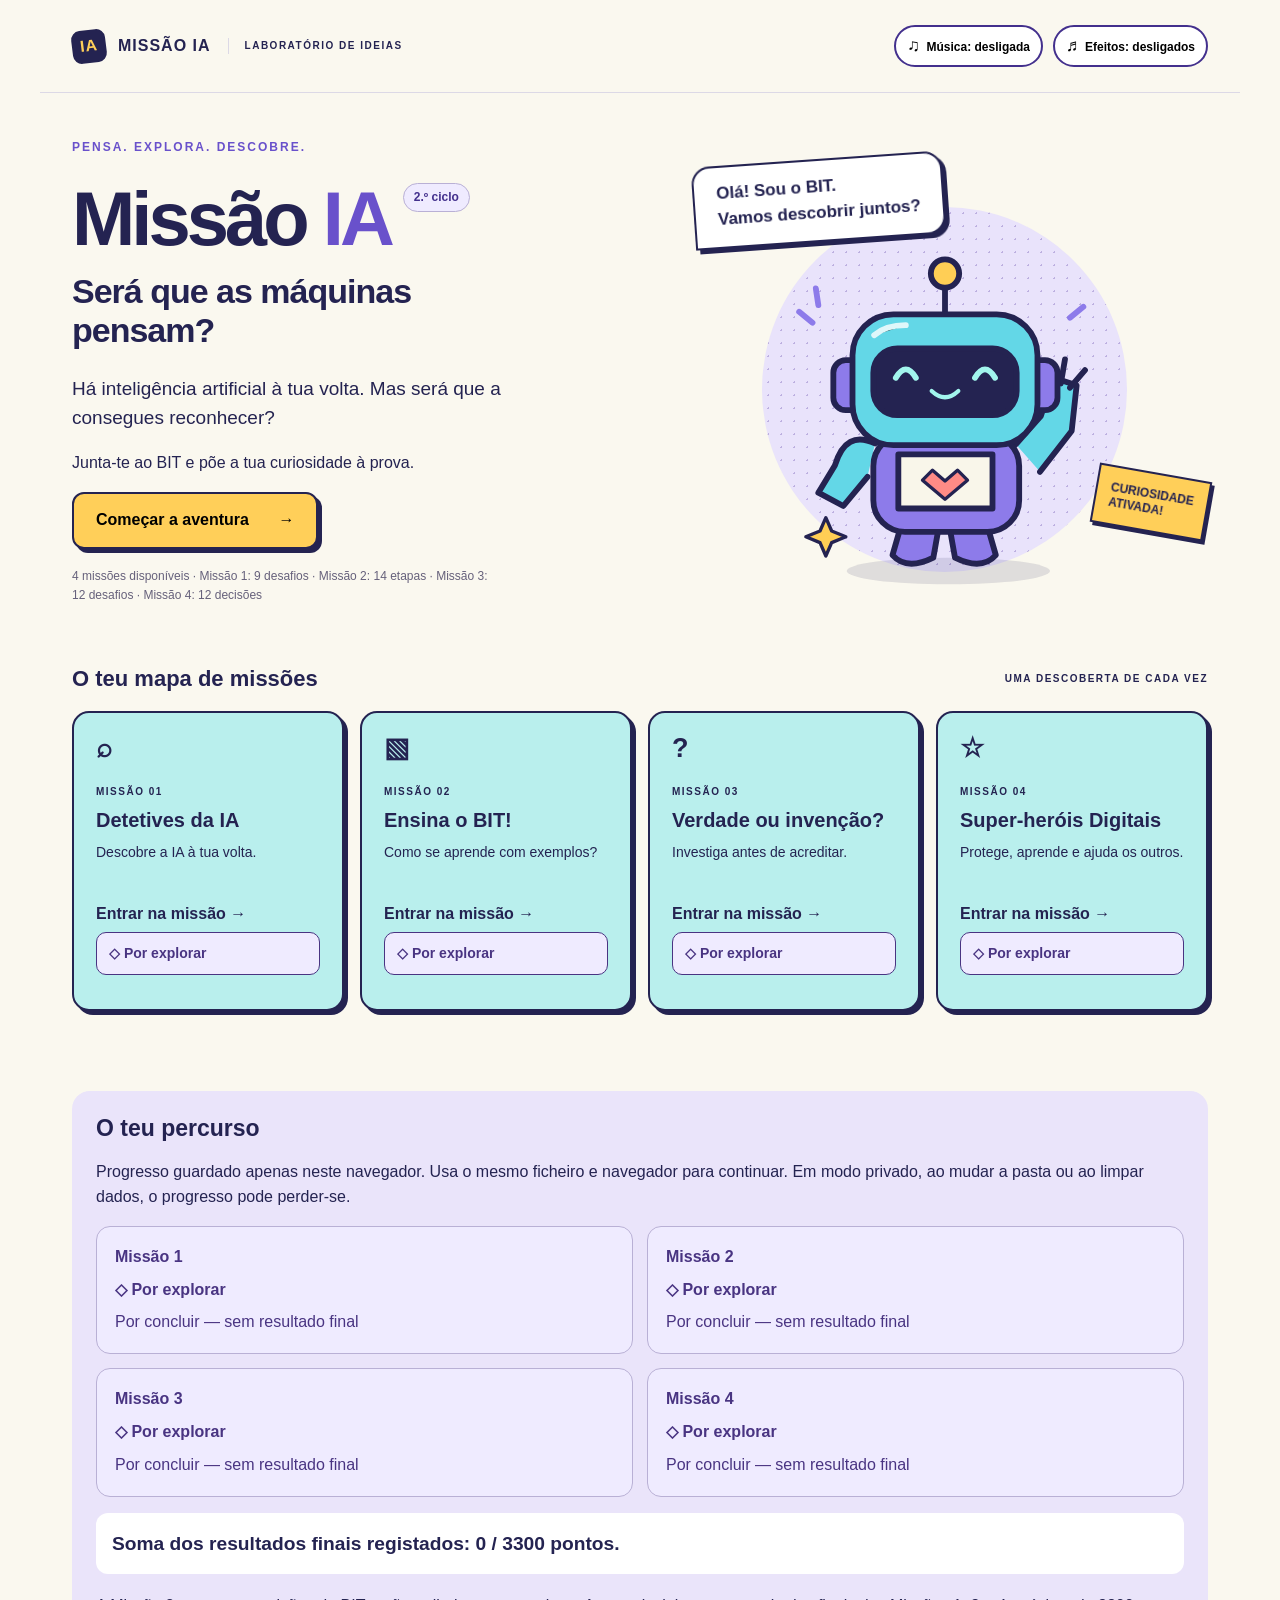
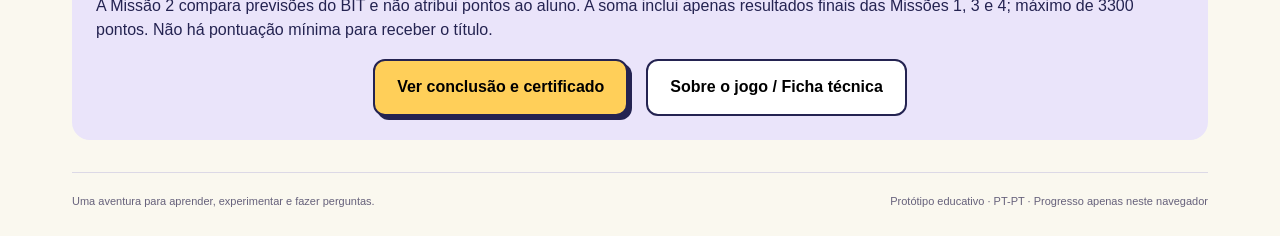
==== missao-ia/index.html @ 7905feb5 "Add files via upload" ====
<!doctype html>
<html lang="pt-PT">
<head><meta charset="utf-8"><meta name="viewport" content="width=device-width,initial-scale=1"><meta name="theme-color" content="#242351"><title>Missão IA — Será que as máquinas pensam?</title><link rel="stylesheet" href="styles.css"><script defer src="progress.js"></script><script defer src="mission4.js"></script><script defer src="missions.js"></script><script defer src="mission2.js"></script><script defer src="mission3.js"></script><script defer src="music.js"></script><script defer src="app.js"></script></head>
<body>
<header class="topbar"><a class="brand" href="index.html" aria-label="Missão IA, início"><span class="brand-icon">IA</span> MISSÃO IA<span class="edition">LABORATÓRIO DE IDEIAS</span></a><div class="audio-controls"><button id="music" class="secondary sound" aria-pressed="false"><span aria-hidden="true">♫</span> Música: desligada</button><button id="sound" class="secondary sound" aria-pressed="false"><span aria-hidden="true">♬</span> Efeitos: desligados</button></div><span id="audio-status" class="sr-only" role="status"></span></header>
<main id="app" tabindex="-1"></main>
<footer>Uma aventura para aprender, experimentar e fazer perguntas. <span>Protótipo educativo · PT-PT · Progresso apenas neste navegador</span></footer>
<noscript>Ativa o JavaScript no teu navegador para jogar esta missão.</noscript>
</body></html>
---- missao-ia/styles.css ----
:root{--ink:#242351;--purple:#6951cb;--paper:#faf8ef;--yellow:#ffcf59;--cyan:#b9efed;--line:#dcd9e6}*{box-sizing:border-box}body{margin:0;background:var(--paper);color:var(--ink);font-family:'Trebuchet MS',Arial,sans-serif;line-height:1.55}button,a{-webkit-tap-highlight-color:transparent}button{font:inherit;cursor:pointer}button:focus-visible,a:focus-visible,summary:focus-visible{outline:4px solid #087f8d;outline-offset:5px}button[hidden]{display:none}h1,h2,h3,p{margin-top:0}h1,h2,h3{line-height:1.15}button{transition:transform .15s}button:hover:not(:disabled){transform:translateY(-2px)}.topbar{max-width:1200px;margin:auto;padding:25px 32px;display:flex;justify-content:space-between;align-items:center;border-bottom:1px solid var(--line)}.brand{display:flex;align-items:center;gap:12px;text-decoration:none;color:var(--ink);font-weight:900;letter-spacing:1px}.brand-icon{background:var(--ink);color:var(--yellow);border-radius:9px;padding:4px 8px;transform:rotate(-7deg)}.edition{font-size:10px;letter-spacing:1.5px;border-left:1px solid var(--line);padding-left:16px;margin-left:5px}.year{font-size:12px;font-weight:bold;border:1px solid var(--line);border-radius:30px;padding:6px 13px}main{max-width:1200px;margin:auto;padding:0 32px;outline:none}.hero{display:grid;grid-template-columns:1.1fr 1fr;align-items:center;min-height:530px;padding:45px 0 30px;gap:30px}.eyebrow{font-size:12px;font-weight:900;letter-spacing:2px;color:var(--purple);margin-bottom:18px}.hero h1{font-size:76px;letter-spacing:-4px;margin-bottom:23px}.hero h1>span{color:var(--purple)}.hero h1 i{display:block;font-size:34px;letter-spacing:-1px;font-style:normal;max-width:440px;margin-top:10px}.intro{font-size:19px;max-width:430px}.hero-copy>p:not(.eyebrow){max-width:430px}.primary,.secondary{border:2px solid var(--ink);border-radius:12px;padding:14px 22px;font-weight:900}.primary{background:var(--yellow);box-shadow:4px 4px 0 var(--ink)}.primary span{padding-left:25px}.secondary{background:white}.micro{font-size:12px;color:#66617b;margin-top:18px}.hero-art{position:relative;min-height:440px;display:flex;align-items:flex-end;justify-content:center}.orbit{position:absolute;background:#e9e3fb;width:365px;height:365px;border-radius:50%;bottom:25px;background-image:radial-gradient(#bdb0e0 1px,transparent 1px);background-size:13px 13px}.bit{width:100%;max-width:350px;position:relative}.speech{position:absolute;top:2px;left:12px;z-index:2;background:white;border:2px solid var(--ink);box-shadow:4px 4px 0 var(--ink);padding:13px 22px;border-radius:18px 18px 18px 0;transform:rotate(-4deg);font-weight:bold;font-size:17px}.sticker{position:absolute;right:0;bottom:65px;background:var(--yellow);border:2px solid var(--ink);padding:13px;transform:rotate(10deg);font-size:12px;font-weight:900;line-height:1.25;box-shadow:3px 3px 0 var(--ink)}.section-label{display:flex;justify-content:space-between;align-items:center;margin:20px 0}.section-label h2{font-size:22px;margin:0}.section-label>span{font-size:10px;letter-spacing:1.5px;font-weight:bold}.mission-grid{display:grid;grid-template-columns:repeat(4,1fr);gap:16px}.mission-card{border:1.5px solid var(--line);background:#fffdf7;border-radius:17px;padding:22px;min-height:260px}.mission-card.ready{border:2px solid var(--ink);background:var(--cyan);box-shadow:4px 4px 0 var(--ink)}.card-top{display:flex;align-items:center;justify-content:space-between;margin-bottom:22px}.mission-icon{font-size:27px;line-height:1;font-weight:bold}.status{font-size:9px;font-weight:bold;letter-spacing:1px;background:#eeeaf5;padding:5px 7px;border-radius:5px}.ready .status{background:white}.mission-number{font-size:10px;letter-spacing:1.5px;margin-bottom:9px;font-weight:bold}.mission-card h3{font-size:20px;margin-bottom:10px}.mission-card>p:not(.mission-number){font-size:14px;min-height:43px;margin-bottom:12px}.text-button{background:none;border:0;color:var(--ink);font-weight:bold;padding:5px 0;text-align:left}.text-button:hover{text-decoration:underline}.soon{font-size:11px;color:#69657a}.future{color:#625c79}.map{padding-bottom:48px}footer{max-width:1136px;margin:0 auto;border-top:1px solid var(--line);padding:20px 0 26px;font-size:11px;color:#66617b;display:flex;justify-content:space-between;gap:20px}.play{max-width:960px;margin:30px auto 60px}.play-top{display:flex;justify-content:space-between;align-items:center}.points{background:var(--yellow);padding:7px 16px;border-radius:30px;font-weight:bold}.mission-heading{text-align:center;margin:35px 0 30px}.mission-heading h1{font-size:35px}.mission-heading .eyebrow{margin-bottom:10px}.progress-label{display:flex;justify-content:space-between;font-size:12px;font-weight:bold}progress{width:100%;height:12px;appearance:none;border:0;border-radius:10px;overflow:hidden;background:#e7e2f1;margin:8px 0 30px}progress::-webkit-progress-bar{background:#e7e2f1}progress::-webkit-progress-value{background:var(--purple)}progress::-moz-progress-bar{background:var(--purple)}.challenge-layout{display:grid;grid-template-columns:230px 1fr;gap:32px}.guide .bit{width:220px}.guide-note{background:var(--cyan);border:2px solid var(--ink);border-radius:15px;padding:18px;font-size:14px;transform:rotate(-2deg)}.guide-note p{margin:8px 0 0}.question{background:white;border:2px solid var(--ink);border-radius:20px;padding:32px;box-shadow:6px 6px 0 #ded5f2}.question h2{font-size:28px}.scenario{font-size:18px}fieldset{border:0;padding:0;margin:25px 0 0}legend{font-weight:bold;margin-bottom:12px}.choices{display:grid;grid-template-columns:1fr 1fr;gap:12px}.choice{border:2px solid var(--ink);background:#f2edfc;border-radius:10px;padding:15px;text-align:left;font-weight:bold;display:flex;justify-content:space-between;gap:10px}.choice:disabled{cursor:default;color:var(--ink);opacity:.65}.choice.correct{background:#b9efcf;opacity:1;border-color:#246a43}.choice.incorrect{background:#ffe0d5;opacity:1;border-color:#a14b33}.feedback{margin-top:22px;padding:18px;border-radius:12px;font-size:15px}.feedback p{margin:8px 0 0}.positive{background:#e3f7eb}.learn{background:#fff0d5}.next{margin-top:20px}.results{max-width:760px;text-align:center;margin:50px auto}.results h1{font-size:42px}.score-medal{background:var(--yellow);border:2px solid var(--ink);box-shadow:5px 5px 0 var(--ink);border-radius:50%;width:180px;height:180px;margin:30px auto;display:flex;flex-direction:column;justify-content:center;font-size:22px;transform:rotate(-4deg)}.score-medal strong{font-size:48px;line-height:1.1}.score-medal span{font-size:11px;font-weight:bold;letter-spacing:1px}.takeaway{text-align:left;background:#eae4fa;padding:26px;border-radius:18px}.takeaway h2{font-size:23px}.takeaway p:last-child{margin:0}details{text-align:left;margin:24px 0;border:1px solid var(--line);padding:18px;border-radius:12px}summary{cursor:pointer;font-weight:bold}.review{padding-left:22px}.review li{padding:15px 0;border-bottom:1px solid var(--line)}.review p{font-size:14px;margin:8px 0 0}.result-actions{display:flex;justify-content:center;gap:18px;flex-wrap:wrap}@media(max-width:900px){.edition{display:none}.hero h1{font-size:62px}.hero h1 i{font-size:29px}.mission-grid{grid-template-columns:repeat(2,1fr)}.hero-art{min-height:390px}.orbit{width:290px;height:290px}.sticker{right:-10px}.challenge-layout{grid-template-columns:160px 1fr;gap:20px}.guide .bit{width:160px}footer{margin:0 32px}.section-label>span{display:none}}@media(max-width:620px){main{padding:0 20px}.topbar{padding:18px 20px}.brand{font-size:14px}.year{font-size:10px}.hero{grid-template-columns:1fr;gap:0;padding-top:30px}.hero h1{font-size:64px}.hero-art{min-height:350px;max-width:380px;width:100%;margin:auto}.hero-art .bit{max-width:280px}.speech{font-size:14px;top:10px}.sticker{right:0}.hero-copy .micro{font-size:11px}.mission-grid{gap:12px}.mission-card{padding:17px;min-height:255px}.mission-card h3{font-size:18px}.status{font-size:8px}.section-label h2{font-size:20px}.play-top{font-size:12px}.points{padding:6px 10px}.mission-heading h1{font-size:27px}.challenge-layout{display:block}.guide{display:none}.question{padding:22px}.question h2{font-size:25px}.choices{grid-template-columns:1fr}.scenario{font-size:17px}.results h1{font-size:32px}footer{margin:0 20px;display:block}footer span{display:block;margin-top:5px}}@media(prefers-reduced-motion:reduce){*{transition:none!important}}

/* Melhorias 1.1: texto das dicas sempre disponível e foco legível. */
h1:focus{outline:none}
h1:focus-visible{outline:3px solid #087f8d;outline-offset:8px}
html[data-input-modality="pointer"] h1:focus{outline:none}
html[data-input-modality="keyboard"] h1:focus{outline:3px solid #087f8d;outline-offset:8px}
.choice{flex-direction:column}.choice small{display:block;font-size:12px}
.sound{font-size:12px;padding:8px 12px;min-height:44px}
.sr-only{position:absolute;width:1px;height:1px;padding:0;overflow:hidden;clip-path:inset(50%);white-space:nowrap}
@media(max-width:620px){.guide{display:block;margin-bottom:20px}.guide .bit{display:none}.guide-note{transform:none}.topbar{flex-wrap:wrap;gap:15px}.year{display:none}.play-top{flex-wrap:wrap;gap:12px}}
@media(max-width:400px){.mission-grid{grid-template-columns:1fr}.hero h1{font-size:54px}.question{padding:18px}.speech{left:0}.sticker{font-size:10px}}

.choice[aria-disabled="true"]{cursor:default}.choice[aria-disabled="true"]:hover{transform:none}

/* Versão 1.2: expressões no SVG original e movimento opcional. */
.face-joy,.face-doubt,.face-discovery,.discovery-spark{display:none}
[data-state="joy"] .eyes-original,[data-state="joy"] .mouth-original,[data-state="doubt"] .eyes-original,[data-state="doubt"] .mouth-original,[data-state="discovery"] .eyes-original,[data-state="discovery"] .mouth-original{display:none}
[data-state="joy"] .face-joy,[data-state="doubt"] .face-doubt,[data-state="discovery"] .face-discovery,[data-state="discovery"] .discovery-spark{display:block}
[data-state="joy"] .bit{animation:bit-hop .55s ease-in-out 2}
[data-state="doubt"] .bit{animation:bit-think .8s ease-in-out 2}
[data-state="discovery"] .bit{animation:bit-discover .7s ease-in-out 1}
.celebration{position:relative;max-width:260px;margin:0 auto;isolation:isolate}
.celebration[data-state] .bit{animation:bit-dance .6s ease-in-out 6;transform-origin:50% 90%}
.confetti{position:absolute;inset:0;overflow:hidden;pointer-events:none}
.confetti i{position:absolute;left:calc(var(--i)*5.3%);top:0;width:7px;height:12px;background:var(--purple);animation:confetti-fall 2s ease-in calc(var(--i)*.035s) 1 both}
.confetti i:nth-child(3n){background:#087f8d}.confetti i:nth-child(3n+1){background:#d19100}
@keyframes bit-hop{50%{transform:translateY(-10px) rotate(3deg)}}
@keyframes bit-think{50%{transform:rotate(-5deg)}}
@keyframes bit-discover{50%{transform:translateY(-7px) scale(1.025)}}
@keyframes bit-dance{25%{transform:rotate(-7deg) translateY(-6px)}75%{transform:rotate(7deg) translateY(-6px)}}
@keyframes confetti-fall{from{transform:translateY(-20px) rotate(0);opacity:1}to{transform:translateY(270px) rotate(220deg);opacity:0}}
@media(max-width:620px){.guide{display:flex;align-items:center;gap:10px}.guide .bit{display:block;width:90px;flex-shrink:0}.guide-note{flex:1;min-width:0;padding:12px}.guide-note p{font-size:13px}}
@media(prefers-reduced-motion:reduce){*,*::before,*::after{animation:none!important;transition:none!important;scroll-behavior:auto!important}.confetti{display:none}}

.animal-card{text-align:center;background:#f3f0ff;border-radius:20px;padding:18px;margin-bottom:16px}.animal-icon{font-size:64px}.animal-card h3{margin:6px}.prediction{padding:16px;border:2px solid #242351;border-radius:14px;font-size:1.1rem}

/* Versão 1.3.2: comparação e ações finais exclusivas da Missão 2. */
.training-results .result-actions{margin-top:24px;gap:16px}
.training-comparison{display:grid;grid-template-columns:repeat(2,minmax(0,1fr));gap:16px;margin:20px 0 24px}
.training-result{background:#fff;border:2px solid var(--purple);border-radius:12px;padding:18px}
.training-result-after{background:#e3f7eb;border-color:#246a43}
.training-result h3{font-size:18px;margin-bottom:14px}
.training-result p{margin:0 0 8px}
.training-result strong{font-size:30px}
.training-result span{display:block;font-size:13px}
@media(max-width:620px){.training-comparison{grid-template-columns:1fr}.training-results .result-actions{flex-direction:column;align-items:stretch}.training-results .result-actions button{width:100%}}

/* Estilos exclusivos do dossiê da Missão 3. */
.investigation .evidence {background:#f5f3ff;border:2px solid #c8c0ed;border-radius:16px;padding:16px;margin:20px 0;}
.investigation details {margin:12px 0;border:1px solid #8d7bea;border-radius:10px;padding:12px;background:#fff;}
.investigation summary {cursor:pointer;font-weight:700;min-height:44px;display:list-item;overflow-wrap:anywhere;}
.investigation .source-note {font-size:.88rem;overflow-wrap:anywhere;}
.investigation .investigation-state {margin:20px 0;padding:16px;background:#fff8dd;border-radius:12px;}
.investigation meter {display:block;width:100%;height:24px;}
.investigation fieldset {min-width:0;margin-top:20px;}
.investigation fieldset:disabled {opacity:.65;}
.investigation [data-compare] {margin:8px 0;width:100%;}
.investigation button,.investigation p {overflow-wrap:anywhere;}
.investigation :focus-visible {outline:3px solid #242351;outline-offset:4px;}
@media(max-width:620px){.investigation .evidence,.investigation .investigation-state{padding:12px}.investigation .play-top{flex-wrap:wrap;gap:12px}}

/* v1.4.1 — pergunta próxima da decisão e escolha persistente. */
.investigation .mission-question,.investigation .decision-question{background:#fff8dd;border-left:5px solid #6951cb;padding:14px;border-radius:8px;margin-bottom:18px}
.investigation .step-label{font-weight:bold;font-size:14px;margin-bottom:8px}
.investigation .scenario,.investigation .decision-question p{margin-bottom:0}
.investigation .choice.selected{border:3px solid #43308d;background:#e3dcfa;box-shadow:inset 5px 0 #43308d}
.investigation .choice.selected::after{content:'✓ Escolha registada';font-size:14px}
.investigation .choice.selected.correct{background:#b9efcf;border-color:#246a43;box-shadow:inset 5px 0 #246a43}
.investigation .choice.selected.correct::after{content:'✓ Escolha registada · Comparação validada'}
.investigation #comparison-feedback{padding:10px 0;font-weight:bold}
.investigation .question{min-width:0}

.investigation .main-prompt{margin:12px 0 0;font-size:18px}

/* v1.5: local results, decisions and certificate */
.local-panel{max-width:1160px;margin:32px auto;padding:24px}
.saved-status{font-weight:700;color:#33305f}
#student-name{display:block;width:min(100%,620px);margin:12px auto;padding:14px;font:inherit;border:2px solid #43308d;border-radius:10px;background:white;color:#242351;box-sizing:border-box}
#certificate-preview img{width:100%;max-width:880px;height:auto;margin:24px auto;display:block}
.local-panel li,.results li{margin:12px 0}
[data-m4][aria-pressed=true]{outline:3px solid #43308d;background:#e3dcfa}
.choice:disabled{opacity:1;color:#242351;cursor:default}
#confirm{margin:18px 0}
.result-actions{flex-wrap:wrap}
.local-panel,#reset-panel{overflow-wrap:anywhere}
@media(max-width:620px){.local-panel{margin:20px 12px;padding:18px}.result-actions>*{width:100%}}
@media print{
 @page{size:A4 landscape;margin:0}
 html,body{background:white!important;margin:0!important;padding:0!important}
 body>:not(main),#app>:not(.results),.results>:not(#certificate-preview){display:none!important}
 #app,.results{margin:0!important;padding:0!important;max-width:none!important;width:297mm!important;min-height:0!important}
 #certificate-preview{position:static;width:297mm;height:209mm;margin:0;padding:0}
 #certificate-preview img{width:297mm;height:209mm;max-width:none;margin:0}
}
/* v1.5.1 — percurso, conquista e controlos */
.audio-controls{display:flex;gap:10px;margin-left:auto;flex-wrap:wrap;justify-content:flex-end}
.topbar{gap:14px;flex-wrap:wrap}.audio-controls .sound{margin:0;padding:10px 14px;min-height:44px;border:2px solid #43308d;font-weight:700;background:#fff}
.audio-controls [aria-pressed=true]{background:#d1f4ed;border-color:#176056}
.saved-status{padding:10px 12px;border-radius:10px;line-height:1.5;border:1px solid currentColor}
.state-done{background:#dcf5e9;color:#17563e}.state-active{background:#fff0bd;color:#684500}.state-new{background:#efebff;color:#493482}
#real-results,.certificate-results{list-style:none;padding:0;display:grid;grid-template-columns:repeat(2,minmax(0,1fr));gap:14px;text-align:left}
.journey-card,.certificate-results li{padding:18px;border-radius:14px;border:1px solid #b9b0d5;margin:0!important;min-width:0}
.journey-card strong,.journey-card span{display:block}.journey-card span{font-weight:700;margin:8px 0}.journey-card p{margin:0}
#global-result{font-size:1.2rem;font-weight:700;padding:16px;background:white;border-radius:12px}
.adventure-dialog{box-sizing:border-box;width:min(580px,calc(100% - 28px));max-height:90vh;overflow:auto;padding:28px;border:2px solid #43308d;border-radius:22px;background:#fbf9f0;color:#242351;line-height:1.6}
.adventure-dialog::backdrop{background:#242351aa}.adventure-dialog h2{line-height:1.25;margin:0 0 18px}.adventure-dialog p{margin:0 0 24px}.dialog-actions{display:flex;flex-wrap:wrap;gap:14px}.dialog-actions button{flex:1 1 190px;min-height:48px}.adventure-dialog .celebration{max-width:150px;margin:0 auto 16px;height:auto}.adventure-dialog .bit{width:100%;height:auto}
.final-results{max-width:1000px;margin:30px auto;background:#fffdf7;border:1px solid #d8d0eb;border-radius:24px;padding:32px}.final-results>.celebration{max-width:180px;height:auto;margin:0 auto 20px}.final-results h1{font-size:clamp(1.8rem,4vw,3rem);line-height:1.15}.final-results .certificate-results li{background:#efebff}.final-results label{display:block;font-weight:700;margin-top:30px}.final-results .result-actions{padding:20px 0;gap:14px}.final-results #certificate-preview{border-top:1px solid #d8d0eb;margin-top:24px}
button:focus-visible,a:focus-visible,input:focus-visible,summary:focus-visible{outline:3px solid #116c76;outline-offset:4px}
@media(max-width:620px){#real-results,.certificate-results{grid-template-columns:1fr}.audio-controls{width:100%;margin-left:0}.audio-controls button{flex:1}.topbar .year{display:none}.final-results{margin:20px 0;padding:18px}.adventure-dialog{padding:22px}.result-actions{gap:14px}}
@media(prefers-reduced-motion:reduce){*,*::before,*::after{animation:none!important;scroll-behavior:auto!important}}
@media print{.final-results{border:0!important;border-radius:0!important}#certificate-preview{border:0!important}dialog{display:none!important}}
@media print{html,body,#app,.results{height:auto!important;min-height:0!important;overflow:visible!important}.results #certificate-preview{position:fixed!important;left:0!important;top:0!important;margin:0!important;padding:0!important;width:297mm!important;height:209mm!important}.results #certificate-preview img{margin:0!important;width:297mm!important;height:209mm!important}.results{height:209mm!important;box-shadow:none!important}}

/* v1.5.2 — identity and brief welcome */
.title-year{display:inline-block;vertical-align:middle;font-size:12px;line-height:1.4;letter-spacing:0;padding:5px 10px;margin-left:12px;border:1px solid #b9b0d5;border-radius:999px;color:#43308d;background:#efebff;white-space:nowrap}
.audio-controls .sound{border-radius:999px;padding:6px 11px;font-size:12px;min-height:36px;box-shadow:none}
.audio-controls .sound span{font-size:17px;margin-right:3px}.audio-controls [aria-pressed=true]{background:#c4eee3;box-shadow:inset 0 0 0 1px #176056}
@media(max-width:620px){.audio-controls{margin-left:auto;width:auto;max-width:100%;gap:6px}.audio-controls button{flex:0 1 auto}.title-year{font-size:11px;margin-left:8px}.hero h1{letter-spacing:-3px}}
@media(prefers-reduced-motion:no-preference){.hero-art>.bit{animation:bit-arrive .65s ease-out both}.hero-art .welcome-arm{transform-origin:298px 261px;animation:bit-wave 1.25s ease-in-out .65s 1}.hero-art .speech{animation:speech-arrive .65s ease-out 1.75s both}}
@keyframes bit-arrive{from{opacity:0;transform:translateY(16px)}to{opacity:1;transform:translateY(0)}}
@keyframes bit-wave{0%,50%,100%{transform:rotate(0)}25%,75%{transform:rotate(17deg)}}
@keyframes speech-arrive{from{opacity:0;translate:0 8px;scale:.94}to{opacity:1;translate:0 0;scale:1}}
@media(prefers-reduced-motion:reduce){.hero-art .bit,.hero-art .speech,.welcome-arm{animation:none!important}}

/* v1.5.3: align audience capsule with the upper part of IA. */
.title-year{vertical-align:top;margin-top:.65em}
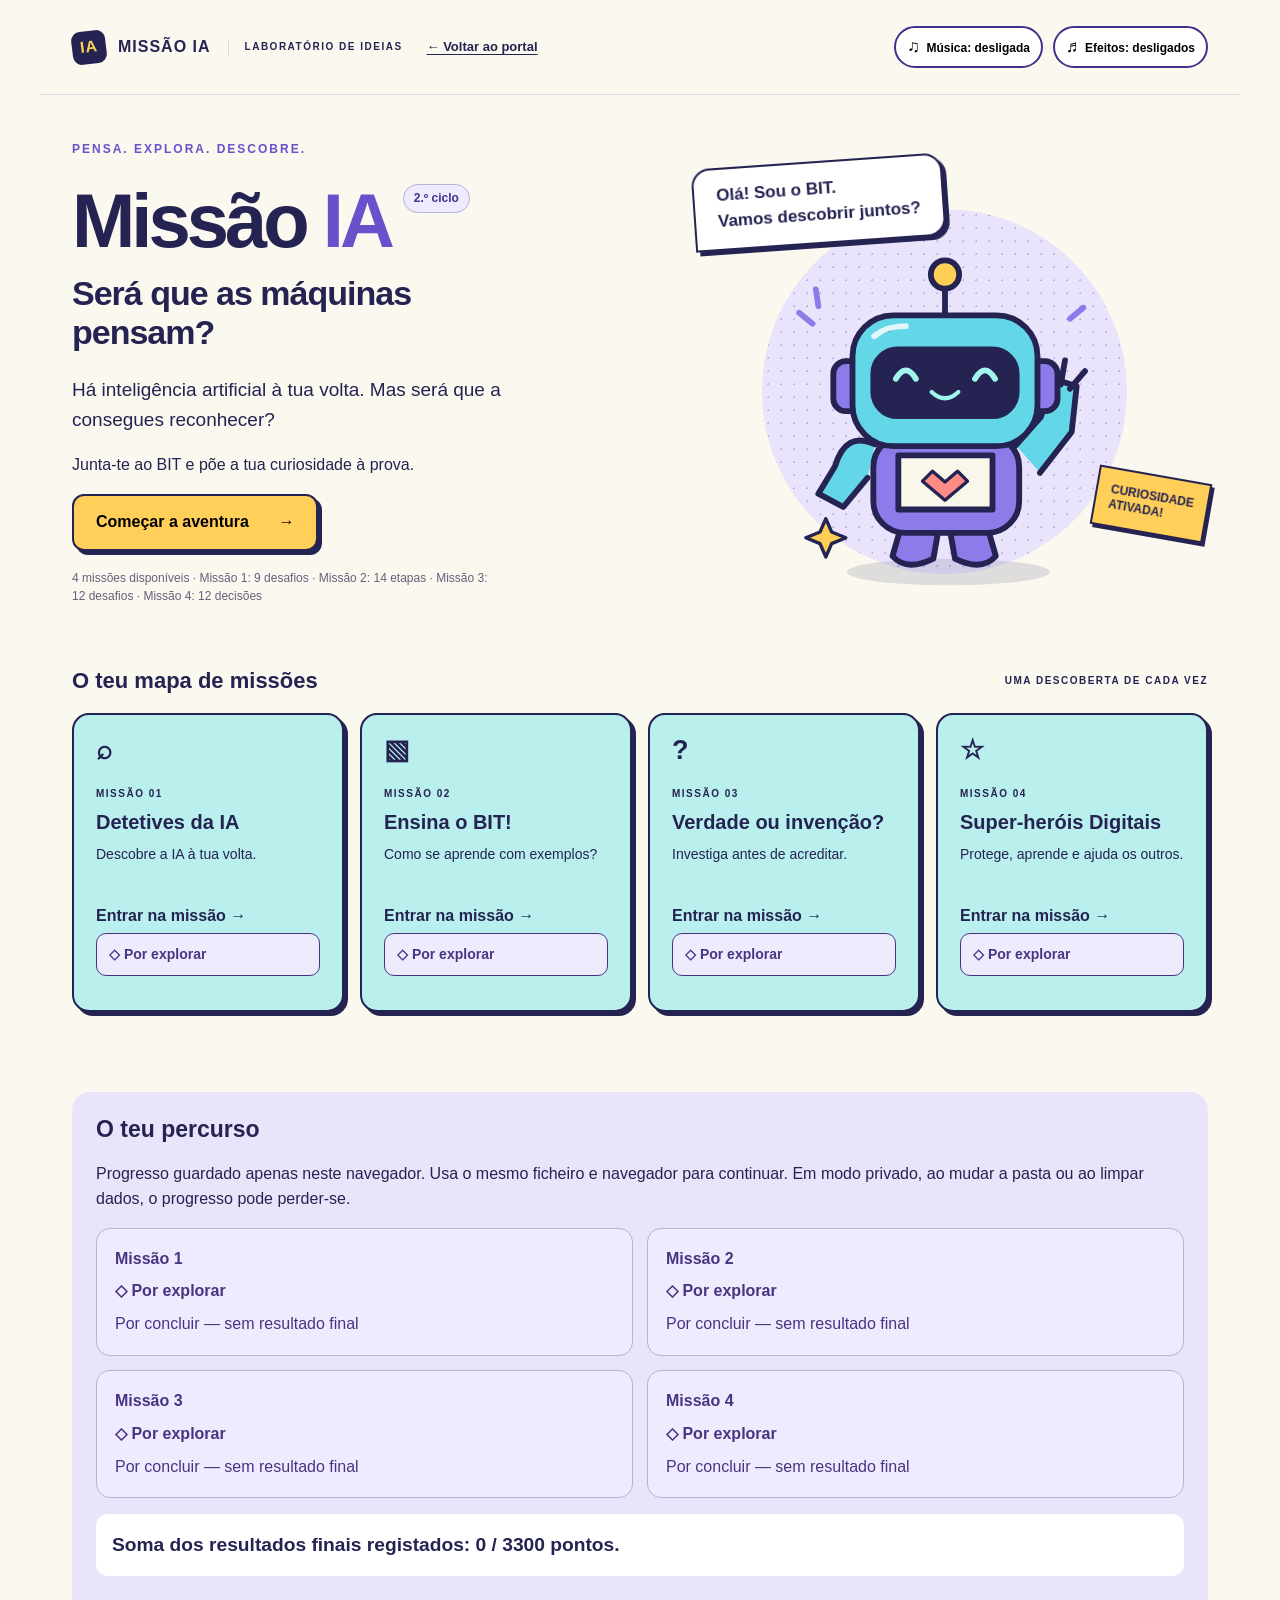
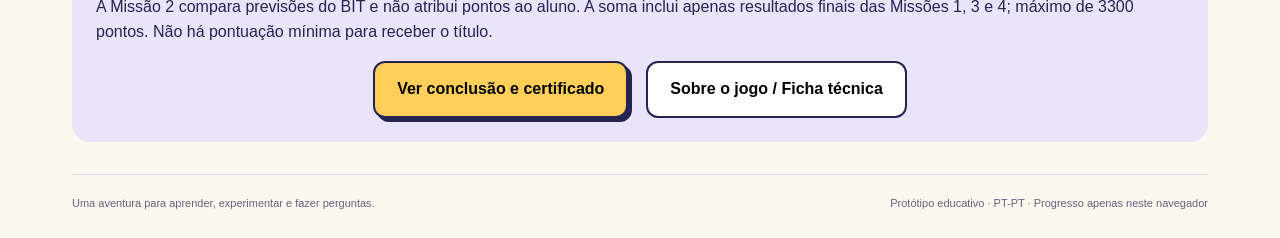
==== commit 7a95260d: "Corrige regresso ao portal e navegação offline" ====
--- a/missao-ia/index.html
+++ b/missao-ia/index.html
@@ -2,7 +2,7 @@
 <html lang="pt-PT">
 <head><meta charset="utf-8"><meta name="viewport" content="width=device-width,initial-scale=1"><meta name="theme-color" content="#242351"><title>Missão IA — Será que as máquinas pensam?</title><link rel="stylesheet" href="styles.css"><script defer src="progress.js"></script><script defer src="mission4.js"></script><script defer src="missions.js"></script><script defer src="mission2.js"></script><script defer src="mission3.js"></script><script defer src="music.js"></script><script defer src="app.js"></script></head>
 <body>
-<header class="topbar"><a class="brand" href="index.html" aria-label="Missão IA, início"><span class="brand-icon">IA</span> MISSÃO IA<span class="edition">LABORATÓRIO DE IDEIAS</span></a><div class="audio-controls"><button id="music" class="secondary sound" aria-pressed="false"><span aria-hidden="true">♫</span> Música: desligada</button><button id="sound" class="secondary sound" aria-pressed="false"><span aria-hidden="true">♬</span> Efeitos: desligados</button></div><span id="audio-status" class="sr-only" role="status"></span></header>
+<header class="topbar"><a class="brand" href="index.html" aria-label="Missão IA, início"><span class="brand-icon">IA</span> MISSÃO IA<span class="edition">LABORATÓRIO DE IDEIAS</span></a><a class="portal-return" href="../index.html">← Voltar ao portal</a><div class="audio-controls"><button id="music" class="secondary sound" aria-pressed="false"><span aria-hidden="true">♫</span> Música: desligada</button><button id="sound" class="secondary sound" aria-pressed="false"><span aria-hidden="true">♬</span> Efeitos: desligados</button></div><span id="audio-status" class="sr-only" role="status"></span></header>
 <main id="app" tabindex="-1"></main>
 <footer>Uma aventura para aprender, experimentar e fazer perguntas. <span>Protótipo educativo · PT-PT · Progresso apenas neste navegador</span></footer>
 <noscript>Ativa o JavaScript no teu navegador para jogar esta missão.</noscript>
--- a/missao-ia/styles.css
+++ b/missao-ia/styles.css
@@ -125,3 +125,8 @@
 
 /* v1.5.3: align audience capsule with the upper part of IA. */
 .title-year{vertical-align:top;margin-top:.65em}
+
+/* Regresso ao portal: navegação nativa, sem alterar o progresso. */
+.portal-return{color:var(--ink);font-size:13px;font-weight:700;min-height:44px;display:inline-flex;align-items:center;padding:8px 10px;text-underline-offset:3px;border-radius:6px}
+@media(max-width:620px){.portal-return{order:3;flex-basis:100%}}
+@media print{.portal-return{display:none!important}}
